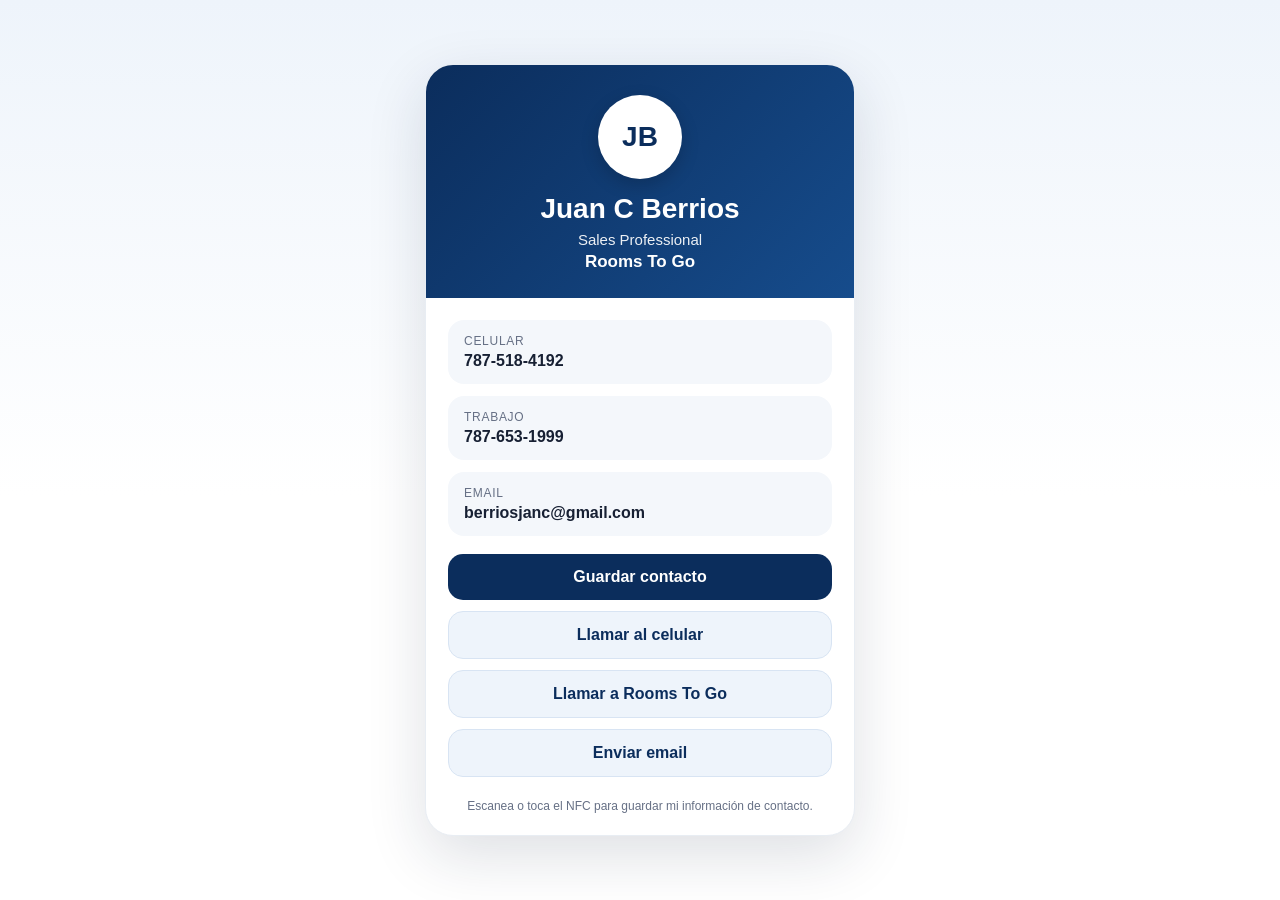
==== contacto/index.html @ d8c52656 "Add NFC contact landing page" ====
<!doctype html>
<html lang="es">
<head>
  <meta charset="utf-8" />
  <meta name="viewport" content="width=device-width, initial-scale=1" />
  <meta name="theme-color" content="#0b2d5c" />
  <title>Juan C Berrios | Rooms To Go</title>
  <style>
    :root { --blue:#0b2d5c; --blue2:#164c8c; --light:#f4f7fb; --text:#172033; --muted:#667085; }
    *{box-sizing:border-box} body{margin:0;font-family:-apple-system,BlinkMacSystemFont,"Segoe UI",Roboto,Arial,sans-serif;background:linear-gradient(180deg,#eef4fb 0%,#fff 55%);color:var(--text);min-height:100vh;display:flex;align-items:center;justify-content:center;padding:24px}
    .card{width:min(430px,100%);background:#fff;border-radius:28px;box-shadow:0 20px 60px rgba(18,38,63,.14);overflow:hidden;border:1px solid #e8edf3}
    .top{background:linear-gradient(135deg,var(--blue),var(--blue2));color:#fff;padding:30px 24px 26px;text-align:center}
    .avatar{width:84px;height:84px;border-radius:50%;background:#fff;color:var(--blue);display:grid;place-items:center;margin:0 auto 14px;font-weight:800;font-size:28px;box-shadow:0 6px 18px rgba(0,0,0,.18)}
    h1{font-size:28px;margin:0 0 6px}.role{opacity:.92;font-size:15px;margin:0}.company{font-weight:700;margin-top:4px;font-size:17px}
    .body{padding:22px}
    .info{display:grid;gap:12px;margin-bottom:18px}
    .row{background:var(--light);border-radius:16px;padding:14px 16px}.label{font-size:12px;color:var(--muted);text-transform:uppercase;letter-spacing:.06em;margin-bottom:4px}.value{font-size:16px;font-weight:650;word-break:break-word}
    .actions{display:grid;gap:11px}.btn{display:flex;align-items:center;justify-content:center;text-decoration:none;border-radius:15px;padding:14px 16px;font-weight:750;font-size:16px}.primary{background:var(--blue);color:#fff}.secondary{background:#eef4fb;color:var(--blue);border:1px solid #d8e4f3}.footer{text-align:center;color:var(--muted);font-size:12px;padding:0 22px 22px}
  </style>
</head>
<body>
  <main class="card">
    <section class="top">
      <div class="avatar">JB</div>
      <h1>Juan C Berrios</h1>
      <p class="role">Sales Professional</p>
      <div class="company">Rooms To Go</div>
    </section>
    <section class="body">
      <div class="info">
        <div class="row"><div class="label">Celular</div><div class="value">787-518-4192</div></div>
        <div class="row"><div class="label">Trabajo</div><div class="value">787-653-1999</div></div>
        <div class="row"><div class="label">Email</div><div class="value">berriosjanc@gmail.com</div></div>
      </div>
      <div class="actions">
        <a class="btn primary" href="juan-c-berrios.vcf" download>Guardar contacto</a>
        <a class="btn secondary" href="tel:+17875184192">Llamar al celular</a>
        <a class="btn secondary" href="tel:+17876531999">Llamar a Rooms To Go</a>
        <a class="btn secondary" href="mailto:berriosjanc@gmail.com">Enviar email</a>
      </div>
    </section>
    <div class="footer">Escanea o toca el NFC para guardar mi información de contacto.</div>
  </main>
</body>
</html>
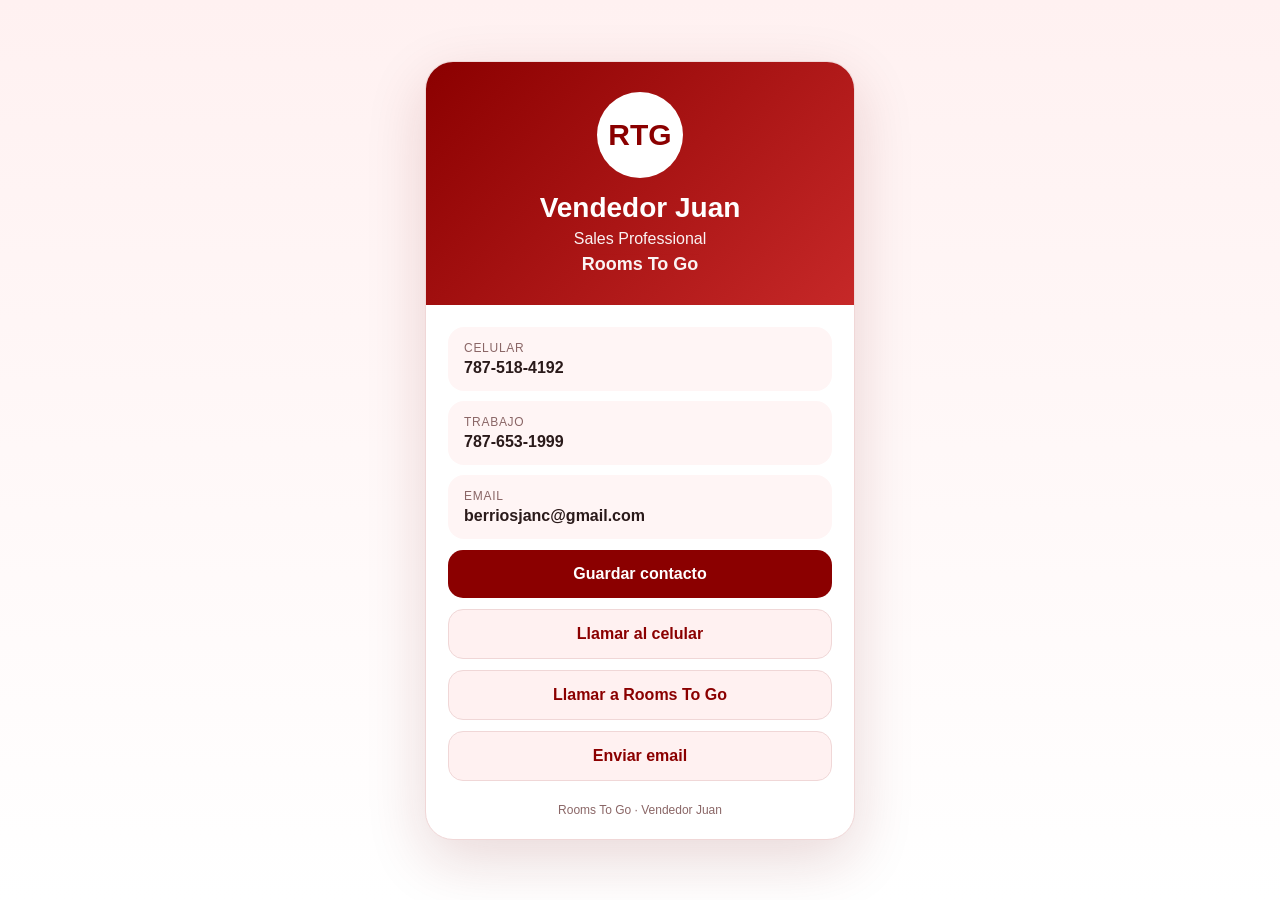
==== commit 06bb0934: "Revamp contacto/index.html with new styles and content Updated the contact page with new styles and " ====
--- a/contacto/index.html
+++ b/contacto/index.html
@@ -1,45 +1,129 @@
 <!doctype html>
 <html lang="es">
 <head>
-  <meta charset="utf-8" />
-  <meta name="viewport" content="width=device-width, initial-scale=1" />
-  <meta name="theme-color" content="#0b2d5c" />
-  <title>Juan C Berrios | Rooms To Go</title>
+  <meta charset="utf-8">
+  <meta name="viewport" content="width=device-width, initial-scale=1">
+  <meta name="theme-color" content="#8b0000">
+  <title>Rooms To Go - Vendedor Juan</title>
   <style>
-    :root { --blue:#0b2d5c; --blue2:#164c8c; --light:#f4f7fb; --text:#172033; --muted:#667085; }
-    *{box-sizing:border-box} body{margin:0;font-family:-apple-system,BlinkMacSystemFont,"Segoe UI",Roboto,Arial,sans-serif;background:linear-gradient(180deg,#eef4fb 0%,#fff 55%);color:var(--text);min-height:100vh;display:flex;align-items:center;justify-content:center;padding:24px}
-    .card{width:min(430px,100%);background:#fff;border-radius:28px;box-shadow:0 20px 60px rgba(18,38,63,.14);overflow:hidden;border:1px solid #e8edf3}
-    .top{background:linear-gradient(135deg,var(--blue),var(--blue2));color:#fff;padding:30px 24px 26px;text-align:center}
-    .avatar{width:84px;height:84px;border-radius:50%;background:#fff;color:var(--blue);display:grid;place-items:center;margin:0 auto 14px;font-weight:800;font-size:28px;box-shadow:0 6px 18px rgba(0,0,0,.18)}
-    h1{font-size:28px;margin:0 0 6px}.role{opacity:.92;font-size:15px;margin:0}.company{font-weight:700;margin-top:4px;font-size:17px}
+    *{box-sizing:border-box}
+    body{
+      margin:0;
+      font-family:-apple-system,BlinkMacSystemFont,"Segoe UI",Roboto,Arial,sans-serif;
+      background:linear-gradient(180deg,#fff1f1,#ffffff);
+      color:#2a1a1a;
+      min-height:100vh;
+      display:flex;
+      align-items:center;
+      justify-content:center;
+      padding:22px
+    }
+    .card{
+      width:min(430px,100%);
+      background:#fff;
+      border-radius:28px;
+      overflow:hidden;
+      box-shadow:0 20px 60px rgba(120,20,20,.16);
+      border:1px solid #f0d7d7
+    }
+    .head{
+      background:linear-gradient(135deg,#8b0000,#c62828);
+      color:#fff;
+      text-align:center;
+      padding:30px 22px
+    }
+    .avatar{
+      width:86px;
+      height:86px;
+      border-radius:50%;
+      background:#fff;
+      color:#8b0000;
+      display:grid;
+      place-items:center;
+      margin:0 auto 14px;
+      font-size:30px;
+      font-weight:800
+    }
+    .head h1{margin:0;font-size:28px}
+    .head p{margin:6px 0 0;opacity:.95}
+    .company{font-weight:800;font-size:18px}
     .body{padding:22px}
-    .info{display:grid;gap:12px;margin-bottom:18px}
-    .row{background:var(--light);border-radius:16px;padding:14px 16px}.label{font-size:12px;color:var(--muted);text-transform:uppercase;letter-spacing:.06em;margin-bottom:4px}.value{font-size:16px;font-weight:650;word-break:break-word}
-    .actions{display:grid;gap:11px}.btn{display:flex;align-items:center;justify-content:center;text-decoration:none;border-radius:15px;padding:14px 16px;font-weight:750;font-size:16px}.primary{background:var(--blue);color:#fff}.secondary{background:#eef4fb;color:var(--blue);border:1px solid #d8e4f3}.footer{text-align:center;color:var(--muted);font-size:12px;padding:0 22px 22px}
+    .item{
+      background:#fff5f5;
+      border-radius:16px;
+      padding:14px 16px;
+      margin-bottom:10px
+    }
+    .label{
+      font-size:12px;
+      text-transform:uppercase;
+      letter-spacing:.06em;
+      color:#8a6666;
+      margin-bottom:4px
+    }
+    .value{
+      font-size:16px;
+      font-weight:650;
+      word-break:break-word
+    }
+    .btn{
+      display:block;
+      text-align:center;
+      text-decoration:none;
+      padding:15px 16px;
+      border-radius:15px;
+      font-weight:800;
+      margin-top:11px
+    }
+    .primary{
+      background:#8b0000;
+      color:white
+    }
+    .secondary{
+      background:#fff1f1;
+      color:#8b0000;
+      border:1px solid #f0d7d7
+    }
+    .footer{
+      text-align:center;
+      color:#8a6666;
+      font-size:12px;
+      padding:0 20px 22px
+    }
   </style>
 </head>
 <body>
   <main class="card">
-    <section class="top">
-      <div class="avatar">JB</div>
-      <h1>Juan C Berrios</h1>
-      <p class="role">Sales Professional</p>
-      <div class="company">Rooms To Go</div>
+    <section class="head">
+      <div class="avatar">RTG</div>
+      <h1>Vendedor Juan</h1>
+      <p>Sales Professional</p>
+      <p class="company">Rooms To Go</p>
     </section>
+
     <section class="body">
-      <div class="info">
-        <div class="row"><div class="label">Celular</div><div class="value">787-518-4192</div></div>
-        <div class="row"><div class="label">Trabajo</div><div class="value">787-653-1999</div></div>
-        <div class="row"><div class="label">Email</div><div class="value">berriosjanc@gmail.com</div></div>
+      <div class="item">
+        <div class="label">Celular</div>
+        <div class="value">787-518-4192</div>
       </div>
-      <div class="actions">
-        <a class="btn primary" href="juan-c-berrios.vcf" download>Guardar contacto</a>
-        <a class="btn secondary" href="tel:+17875184192">Llamar al celular</a>
-        <a class="btn secondary" href="tel:+17876531999">Llamar a Rooms To Go</a>
-        <a class="btn secondary" href="mailto:berriosjanc@gmail.com">Enviar email</a>
+
+      <div class="item">
+        <div class="label">Trabajo</div>
+        <div class="value">787-653-1999</div>
       </div>
+
+      <div class="item">
+        <div class="label">Email</div>
+        <div class="value">berriosjanc@gmail.com</div>
+      </div>
+
+      <a class="btn primary" href="juan-c-berrios.vcf">Guardar contacto</a>
+      <a class="btn secondary" href="tel:+17875184192">Llamar al celular</a>
+      <a class="btn secondary" href="tel:+17876531999">Llamar a Rooms To Go</a>
+      <a class="btn secondary" href="mailto:berriosjanc@gmail.com">Enviar email</a>
     </section>
-    <div class="footer">Escanea o toca el NFC para guardar mi información de contacto.</div>
+
+    <div class="footer">Rooms To Go · Vendedor Juan</div>
   </main>
 </body>
 </html>
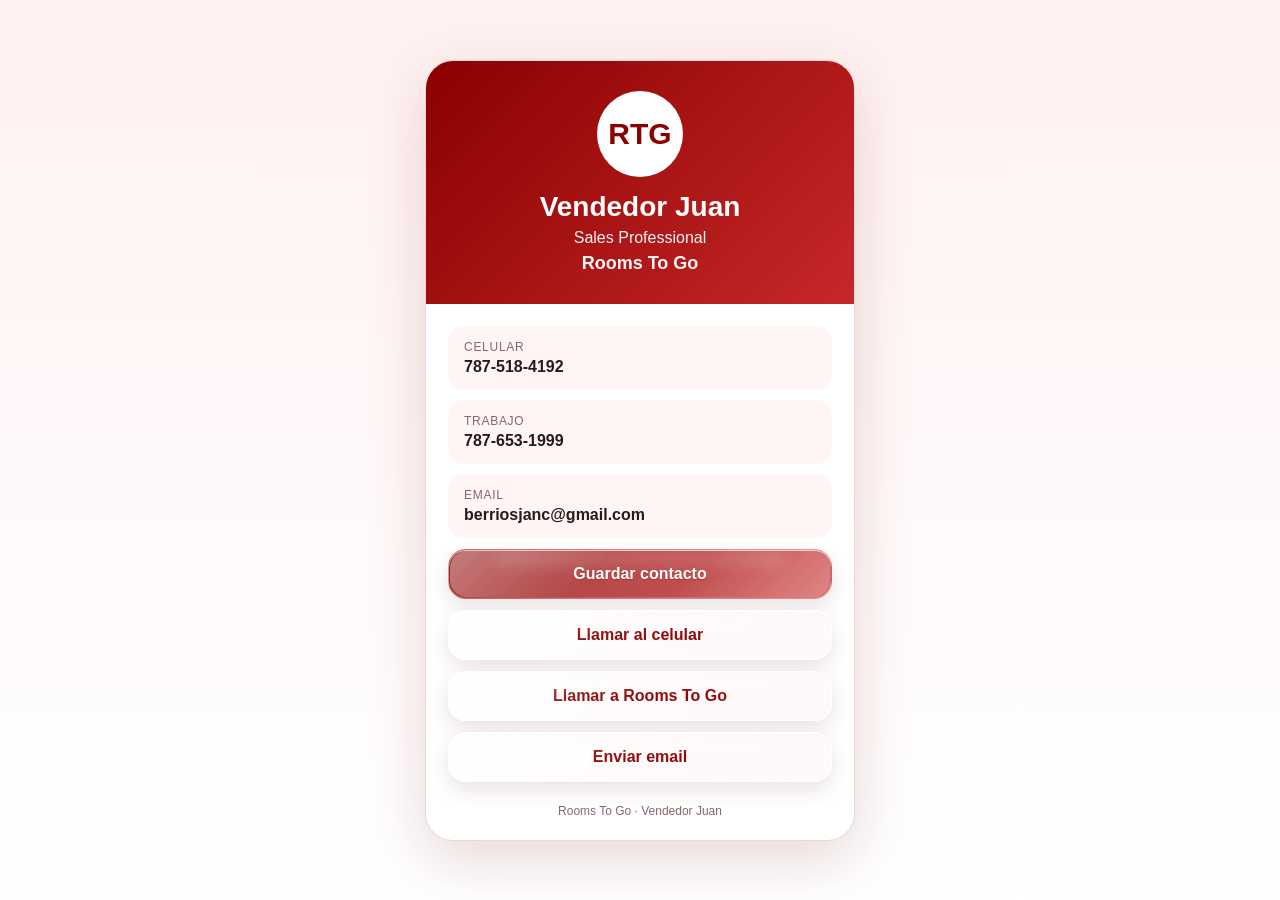
==== commit 5fc99aeb: "Add Liquid Glass styling to contact buttons" ====
--- a/contacto/index.html
+++ b/contacto/index.html
@@ -68,21 +68,61 @@
     }
     .btn{
       display:block;
+      position:relative;
+      overflow:hidden;
       text-align:center;
       text-decoration:none;
       padding:15px 16px;
-      border-radius:15px;
+      border-radius:18px;
       font-weight:800;
-      margin-top:11px
+      margin-top:11px;
+      -webkit-backdrop-filter:blur(18px) saturate(180%);
+      backdrop-filter:blur(18px) saturate(180%);
+      box-shadow:
+        inset 0 1px 0 rgba(255,255,255,.72),
+        inset 0 -1px 0 rgba(255,255,255,.16),
+        0 8px 20px rgba(96,20,20,.12);
+      transition:transform .18s ease,box-shadow .18s ease,background .18s ease;
+      -webkit-tap-highlight-color:transparent
+    }
+    .btn::before{
+      content:"";
+      position:absolute;
+      inset:1px;
+      border-radius:17px;
+      background:linear-gradient(135deg,rgba(255,255,255,.42),rgba(255,255,255,.08) 38%,rgba(255,255,255,.02) 62%,rgba(255,255,255,.22));
+      pointer-events:none
+    }
+    .btn::after{
+      content:"";
+      position:absolute;
+      left:12%;
+      right:12%;
+      top:2px;
+      height:38%;
+      border-radius:999px;
+      background:linear-gradient(180deg,rgba(255,255,255,.42),rgba(255,255,255,0));
+      filter:blur(7px);
+      opacity:.62;
+      pointer-events:none
+    }
+    .btn:active{
+      transform:scale(.985);
+      box-shadow:
+        inset 0 1px 0 rgba(255,255,255,.55),
+        inset 0 -1px 0 rgba(255,255,255,.12),
+        0 4px 12px rgba(96,20,20,.10)
     }
     .primary{
-      background:#8b0000;
-      color:white
+      background:linear-gradient(135deg,rgba(139,0,0,.88),rgba(198,40,40,.72));
+      color:white;
+      border:1px solid rgba(255,255,255,.34);
+      text-shadow:0 1px 1px rgba(70,0,0,.28)
     }
     .secondary{
-      background:#fff1f1;
+      background:linear-gradient(135deg,rgba(255,255,255,.62),rgba(255,235,235,.38));
       color:#8b0000;
-      border:1px solid #f0d7d7
+      border:1px solid rgba(255,255,255,.86)
     }
     .footer{
       text-align:center;
